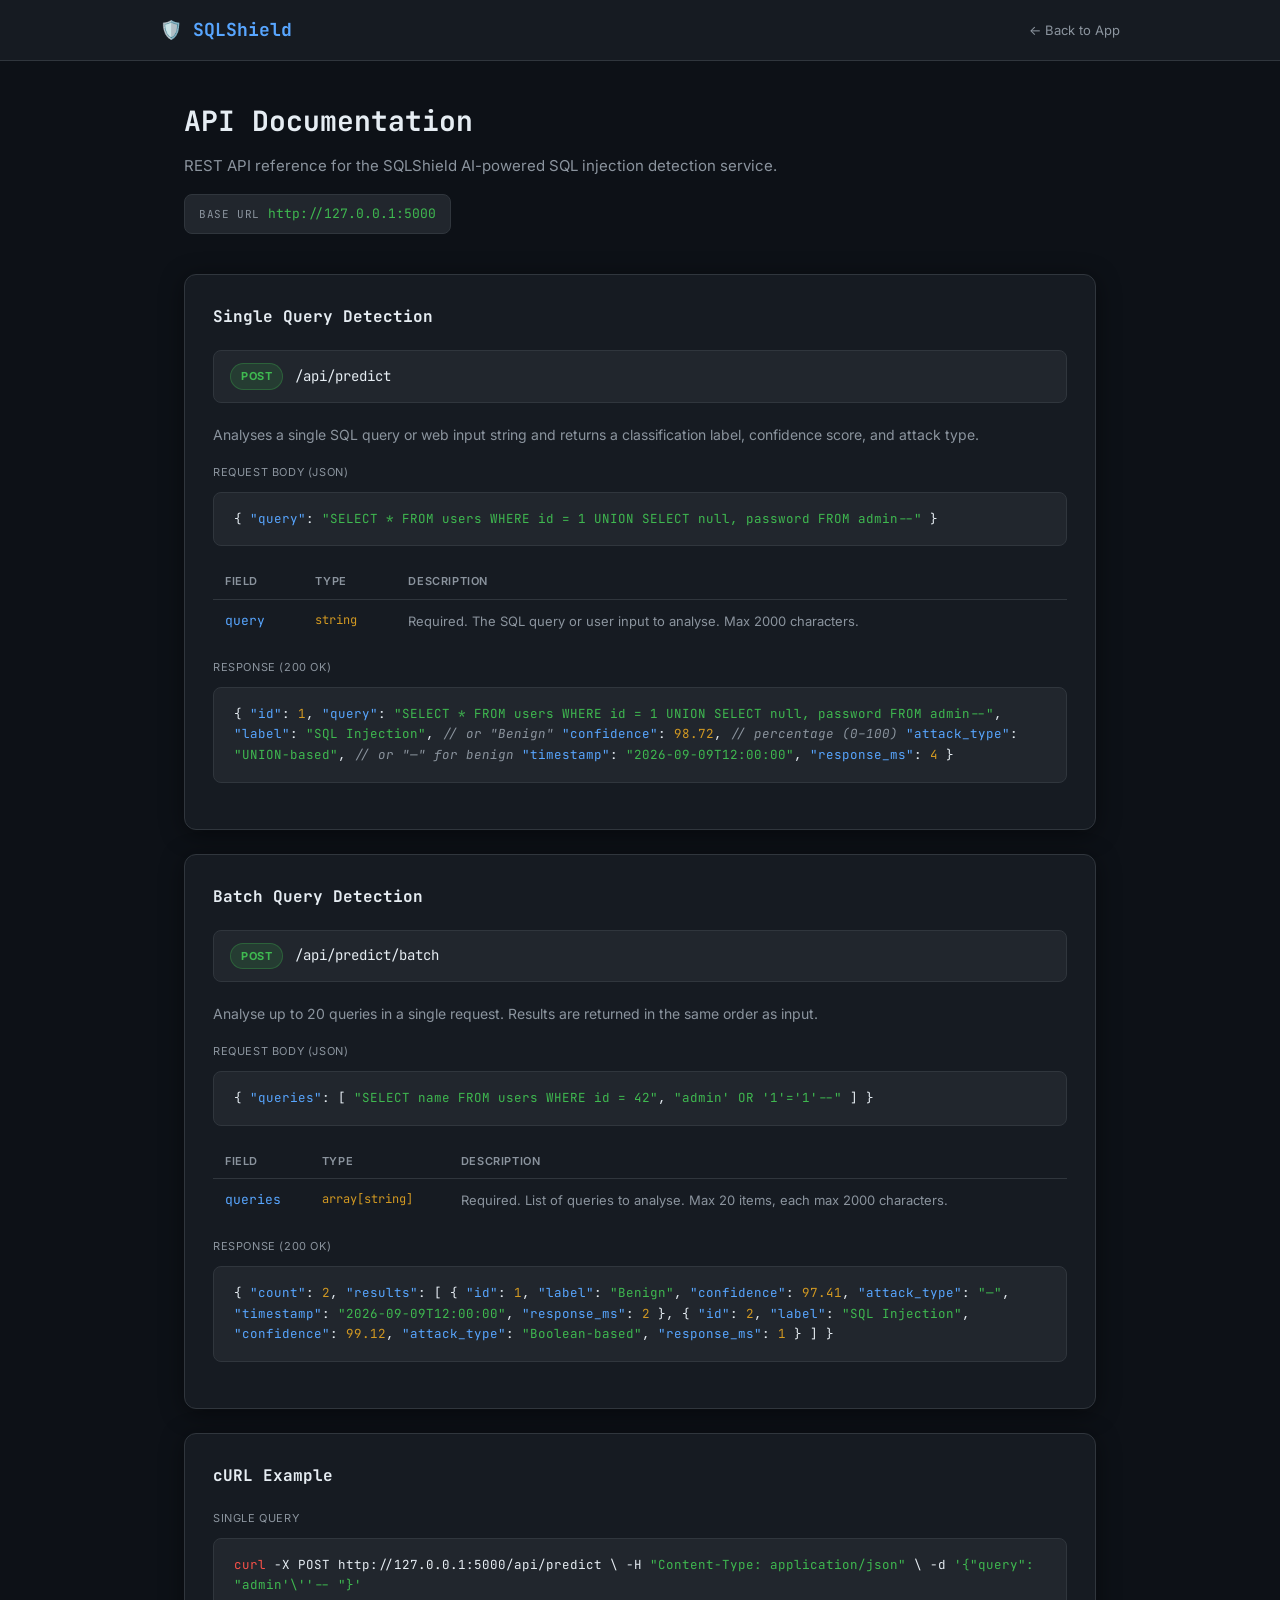
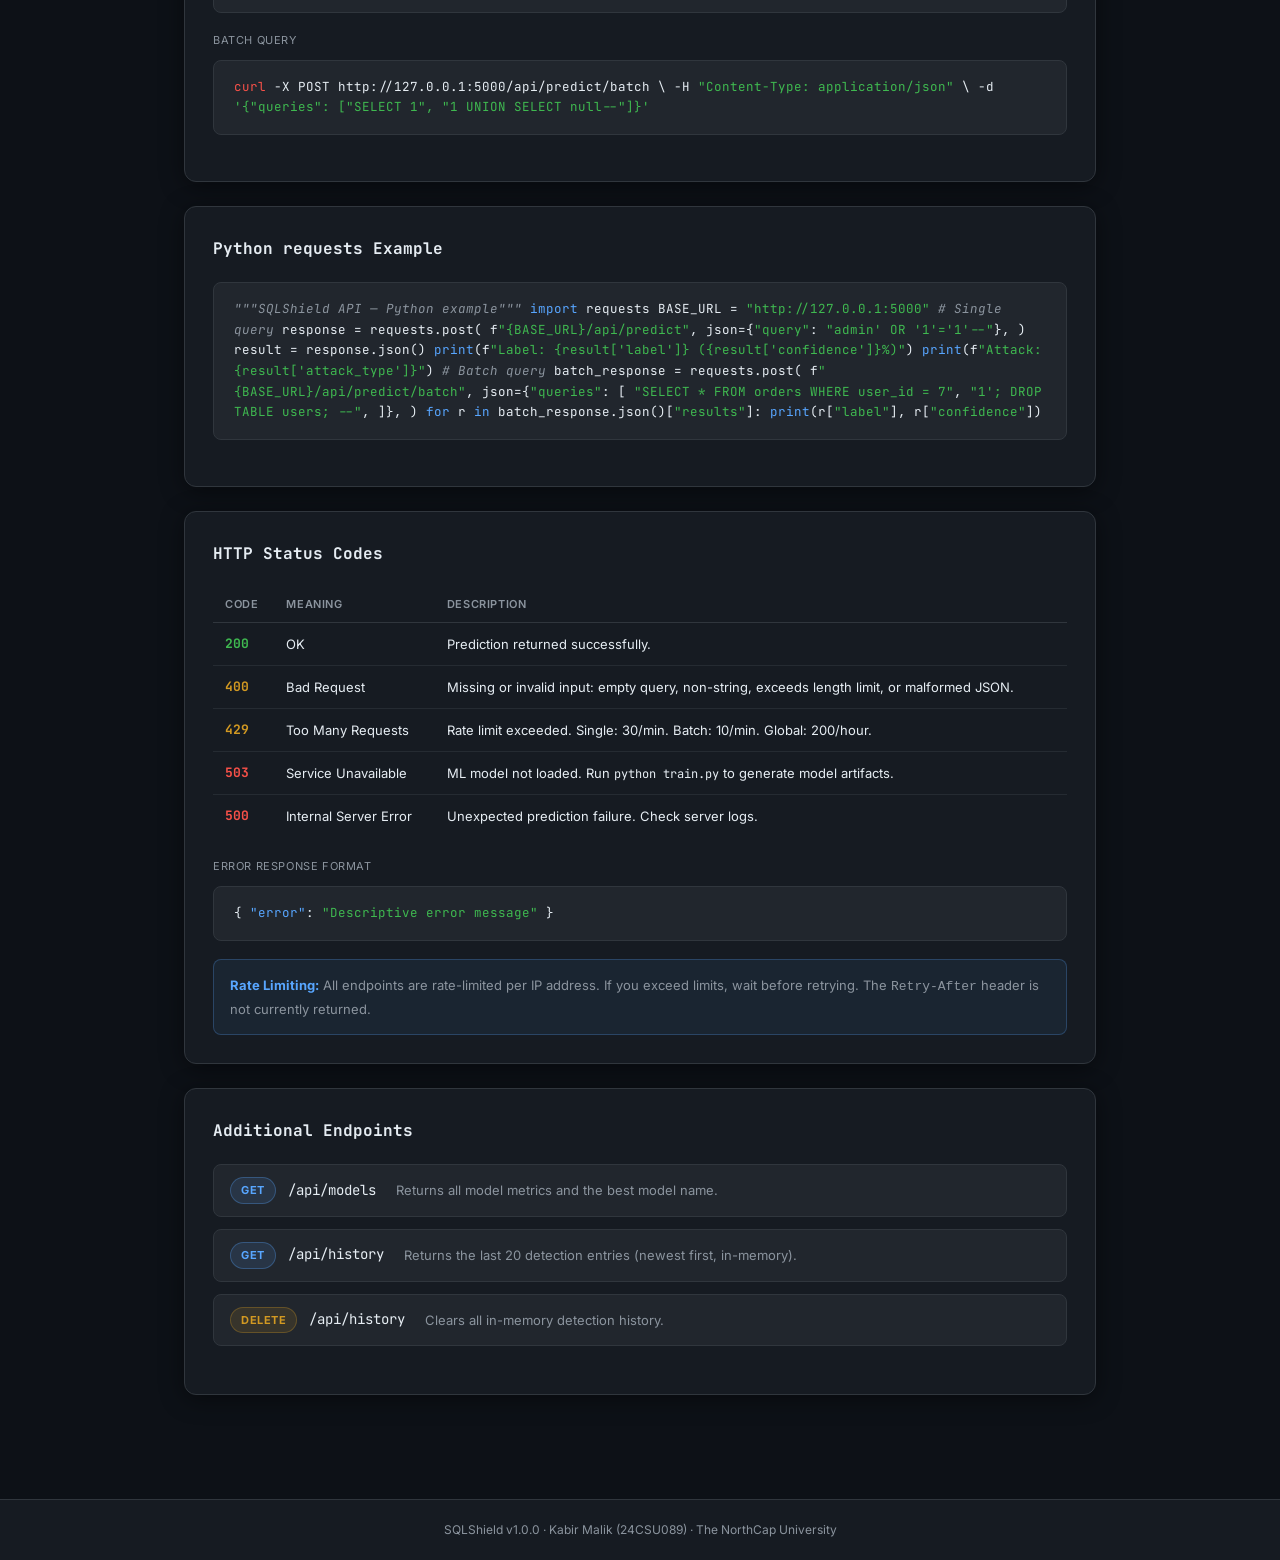
==== templates/api_docs.html @ 0ca8ebbb "UI upgrades: ApexCharts, Animate.css, AutoAnimate, Space Grotesk font" ====
<!DOCTYPE html>
<html lang="en">
<head>
  <meta charset="UTF-8" />
  <meta name="viewport" content="width=device-width, initial-scale=1.0" />
  <title>SQLShield — API Documentation</title>
  <meta name="description" content="REST API documentation for the SQLShield SQL Injection Detection API." />
  <link href="https://fonts.googleapis.com/css2?family=Inter:wght@400;600&family=JetBrains+Mono:wght@400;600;700&display=swap" rel="stylesheet" />
  <style>
    :root {
      --bg-primary:    #0d1117;
      --bg-secondary:  #161b22;
      --bg-tertiary:   #21262d;
      --accent-blue:   #58a6ff;
      --accent-green:  #3fb950;
      --accent-red:    #f85149;
      --accent-orange: #d29922;
      --text-primary:  #e6edf3;
      --text-secondary:#8b949e;
      --border:        #30363d;
      --radius-sm: 4px;
      --radius-md: 8px;
      --radius-lg: 12px;
      --shadow:    0 4px 24px rgba(0,0,0,.45);
    }

    *, *::before, *::after { box-sizing: border-box; margin: 0; padding: 0; }
    html { scroll-behavior: smooth; }
    body {
      background: var(--bg-primary);
      color: var(--text-primary);
      font-family: 'Inter', sans-serif;
      font-size: 14px;
      line-height: 1.7;
    }

    a { color: var(--accent-blue); text-decoration: none; }
    a:hover { text-decoration: underline; }

    ::-webkit-scrollbar { width: 6px; }
    ::-webkit-scrollbar-track { background: var(--bg-primary); }
    ::-webkit-scrollbar-thumb { background: var(--border); border-radius: 3px; }

    /* Header */
    .site-header {
      background: var(--bg-secondary);
      border-bottom: 1px solid var(--border);
      padding: 0 24px;
      position: sticky;
      top: 0;
      z-index: 100;
    }
    .header-inner {
      max-width: 960px;
      margin: 0 auto;
      height: 60px;
      display: flex;
      align-items: center;
      justify-content: space-between;
    }
    .header-brand {
      font-family: 'JetBrains Mono', monospace;
      font-size: 18px;
      font-weight: 700;
      color: var(--accent-blue);
    }
    .header-back {
      font-size: 13px;
      color: var(--text-secondary);
      display: flex;
      align-items: center;
      gap: 5px;
      transition: color .15s;
    }
    .header-back:hover { color: var(--accent-blue); text-decoration: none; }

    /* Layout */
    .docs-container {
      max-width: 960px;
      margin: 0 auto;
      padding: 36px 24px 80px;
    }

    .docs-hero {
      margin-bottom: 40px;
    }
    .docs-hero h1 {
      font-family: 'JetBrains Mono', monospace;
      font-size: 28px;
      font-weight: 700;
      color: var(--text-primary);
      margin-bottom: 8px;
    }
    .docs-hero p {
      color: var(--text-secondary);
      font-size: 15px;
    }
    .base-url-badge {
      display: inline-flex;
      align-items: center;
      gap: 8px;
      background: var(--bg-tertiary);
      border: 1px solid var(--border);
      border-radius: var(--radius-md);
      padding: 8px 14px;
      font-family: 'JetBrains Mono', monospace;
      font-size: 13px;
      color: var(--accent-green);
      margin-top: 16px;
    }
    .base-url-badge span { color: var(--text-secondary); font-size: 11px; text-transform: uppercase; letter-spacing: .6px; }

    /* Section */
    .docs-section {
      background: var(--bg-secondary);
      border: 1px solid var(--border);
      border-radius: var(--radius-lg);
      padding: 28px;
      margin-bottom: 24px;
      box-shadow: var(--shadow);
    }

    .section-title {
      font-family: 'JetBrains Mono', monospace;
      font-size: 16px;
      font-weight: 700;
      color: var(--text-primary);
      margin-bottom: 20px;
      display: flex;
      align-items: center;
      gap: 10px;
    }

    .method-badge {
      display: inline-block;
      font-size: 11px;
      font-weight: 700;
      font-family: 'Inter', sans-serif;
      text-transform: uppercase;
      letter-spacing: .5px;
      padding: 3px 10px;
      border-radius: 20px;
    }
    .method-post { background: rgba(63,185,80,.15); color: var(--accent-green); border: 1px solid rgba(63,185,80,.3); }
    .method-get  { background: rgba(88,166,255,.12); color: var(--accent-blue); border: 1px solid rgba(88,166,255,.3); }

    .endpoint-url {
      font-family: 'JetBrains Mono', monospace;
      font-size: 14px;
      color: var(--text-primary);
    }

    .endpoint-row {
      display: flex;
      align-items: center;
      gap: 12px;
      background: var(--bg-tertiary);
      border: 1px solid var(--border);
      border-radius: var(--radius-md);
      padding: 12px 16px;
      margin-bottom: 20px;
    }

    /* Code block */
    .code-block {
      background: var(--bg-tertiary);
      border: 1px solid var(--border);
      border-radius: var(--radius-md);
      padding: 16px 20px;
      font-family: 'JetBrains Mono', monospace;
      font-size: 12.5px;
      line-height: 1.65;
      overflow-x: auto;
      position: relative;
      margin: 10px 0 18px;
    }

    .code-block .c-key   { color: var(--accent-blue); }
    .code-block .c-str   { color: var(--accent-green); }
    .code-block .c-num   { color: var(--accent-orange); }
    .code-block .c-comment { color: var(--text-secondary); font-style: italic; }
    .code-block .c-cmd   { color: var(--accent-red); }

    .code-label {
      font-size: 11px;
      color: var(--text-secondary);
      text-transform: uppercase;
      letter-spacing: .6px;
      margin-bottom: 6px;
      margin-top: 16px;
    }

    /* Field table */
    .field-table {
      width: 100%;
      border-collapse: collapse;
      font-size: 13px;
      margin-top: 12px;
    }
    .field-table th {
      text-align: left;
      color: var(--text-secondary);
      font-size: 11px;
      text-transform: uppercase;
      letter-spacing: .6px;
      font-weight: 600;
      padding: 8px 12px;
      border-bottom: 1px solid var(--border);
    }
    .field-table td {
      padding: 10px 12px;
      border-bottom: 1px solid rgba(48,54,61,.6);
      vertical-align: top;
    }
    .field-table tr:last-child td { border-bottom: none; }
    .field-table td:first-child { font-family: 'JetBrains Mono', monospace; color: var(--accent-blue); }
    .field-table td:nth-child(2) { color: var(--accent-orange); font-family: 'JetBrains Mono', monospace; font-size: 12px; }
    .field-table td:nth-child(3) { color: var(--text-secondary); }

    /* Status codes */
    .status-table { width: 100%; border-collapse: collapse; font-size: 13px; margin-top: 12px; }
    .status-table th { text-align: left; color: var(--text-secondary); font-size: 11px; text-transform: uppercase; letter-spacing: .6px; font-weight: 600; padding: 8px 12px; border-bottom: 1px solid var(--border); }
    .status-table td { padding: 10px 12px; border-bottom: 1px solid rgba(48,54,61,.6); vertical-align: middle; }
    .status-table tr:last-child td { border-bottom: none; }
    .status-table td:first-child { font-family: 'JetBrains Mono', monospace; font-weight: 700; }
    .status-200 { color: var(--accent-green); }
    .status-400 { color: var(--accent-orange); }
    .status-429 { color: var(--accent-orange); }
    .status-500 { color: var(--accent-red); }
    .status-503 { color: var(--accent-red); }

    /* Info box */
    .info-box {
      background: rgba(88,166,255,.07);
      border: 1px solid rgba(88,166,255,.25);
      border-radius: var(--radius-md);
      padding: 14px 16px;
      font-size: 13px;
      color: var(--text-secondary);
      margin-top: 16px;
    }
    .info-box strong { color: var(--accent-blue); }

    /* Footer */
    .site-footer { border-top: 1px solid var(--border); background: var(--bg-secondary); padding: 20px 24px; text-align: center; }
    .footer-inner { max-width: 960px; margin: 0 auto; }
    .footer-meta { font-size: 12px; color: var(--text-secondary); }
  </style>
</head>
<body>

<header class="site-header">
  <div class="header-inner">
    <div class="header-brand">🛡️ SQLShield</div>
    <a href="/" class="header-back">← Back to App</a>
  </div>
</header>

<main class="docs-container">

  <!-- Hero -->
  <div class="docs-hero">
    <h1>API Documentation</h1>
    <p>REST API reference for the SQLShield AI-powered SQL injection detection service.</p>
    <div class="base-url-badge">
      <span>Base URL</span>
      http://127.0.0.1:5000
    </div>
  </div>

  <!-- ── Endpoint 1: POST /api/predict ── -->
  <div class="docs-section">
    <div class="section-title">
      <span>Single Query Detection</span>
    </div>

    <div class="endpoint-row">
      <span class="method-badge method-post">POST</span>
      <span class="endpoint-url">/api/predict</span>
    </div>

    <p style="color:var(--text-secondary);margin-bottom:16px;">
      Analyses a single SQL query or web input string and returns a classification label, confidence score, and attack type.
    </p>

    <div class="code-label">Request Body (JSON)</div>
    <div class="code-block">{
  <span class="c-key">"query"</span>: <span class="c-str">"SELECT * FROM users WHERE id = 1 UNION SELECT null, password FROM admin--"</span>
}</div>

    <table class="field-table">
      <thead><tr><th>Field</th><th>Type</th><th>Description</th></tr></thead>
      <tbody>
        <tr><td>query</td><td>string</td><td>Required. The SQL query or user input to analyse. Max 2000 characters.</td></tr>
      </tbody>
    </table>

    <div class="code-label">Response (200 OK)</div>
    <div class="code-block">{
  <span class="c-key">"id"</span>:          <span class="c-num">1</span>,
  <span class="c-key">"query"</span>:       <span class="c-str">"SELECT * FROM users WHERE id = 1 UNION SELECT null, password FROM admin--"</span>,
  <span class="c-key">"label"</span>:       <span class="c-str">"SQL Injection"</span>,   <span class="c-comment">// or "Benign"</span>
  <span class="c-key">"confidence"</span>:  <span class="c-num">98.72</span>,           <span class="c-comment">// percentage (0–100)</span>
  <span class="c-key">"attack_type"</span>: <span class="c-str">"UNION-based"</span>,    <span class="c-comment">// or "—" for benign</span>
  <span class="c-key">"timestamp"</span>:   <span class="c-str">"2026-09-09T12:00:00"</span>,
  <span class="c-key">"response_ms"</span>: <span class="c-num">4</span>
}</div>
  </div>

  <!-- ── Endpoint 2: POST /api/predict/batch ── -->
  <div class="docs-section">
    <div class="section-title">
      <span>Batch Query Detection</span>
    </div>

    <div class="endpoint-row">
      <span class="method-badge method-post">POST</span>
      <span class="endpoint-url">/api/predict/batch</span>
    </div>

    <p style="color:var(--text-secondary);margin-bottom:16px;">
      Analyse up to 20 queries in a single request. Results are returned in the same order as input.
    </p>

    <div class="code-label">Request Body (JSON)</div>
    <div class="code-block">{
  <span class="c-key">"queries"</span>: [
    <span class="c-str">"SELECT name FROM users WHERE id = 42"</span>,
    <span class="c-str">"admin' OR '1'='1'--"</span>
  ]
}</div>

    <table class="field-table">
      <thead><tr><th>Field</th><th>Type</th><th>Description</th></tr></thead>
      <tbody>
        <tr><td>queries</td><td>array[string]</td><td>Required. List of queries to analyse. Max 20 items, each max 2000 characters.</td></tr>
      </tbody>
    </table>

    <div class="code-label">Response (200 OK)</div>
    <div class="code-block">{
  <span class="c-key">"count"</span>: <span class="c-num">2</span>,
  <span class="c-key">"results"</span>: [
    {
      <span class="c-key">"id"</span>: <span class="c-num">1</span>, <span class="c-key">"label"</span>: <span class="c-str">"Benign"</span>,        <span class="c-key">"confidence"</span>: <span class="c-num">97.41</span>,
      <span class="c-key">"attack_type"</span>: <span class="c-str">"—"</span>, <span class="c-key">"timestamp"</span>: <span class="c-str">"2026-09-09T12:00:00"</span>, <span class="c-key">"response_ms"</span>: <span class="c-num">2</span>
    },
    {
      <span class="c-key">"id"</span>: <span class="c-num">2</span>, <span class="c-key">"label"</span>: <span class="c-str">"SQL Injection"</span>, <span class="c-key">"confidence"</span>: <span class="c-num">99.12</span>,
      <span class="c-key">"attack_type"</span>: <span class="c-str">"Boolean-based"</span>, <span class="c-key">"response_ms"</span>: <span class="c-num">1</span>
    }
  ]
}</div>
  </div>

  <!-- ── curl example ── -->
  <div class="docs-section">
    <div class="section-title">cURL Example</div>

    <div class="code-label">Single Query</div>
    <div class="code-block"><span class="c-cmd">curl</span> -X POST http://127.0.0.1:5000/api/predict \
  -H <span class="c-str">"Content-Type: application/json"</span> \
  -d <span class="c-str">'{"query": "admin'\''-- "}'</span></div>

    <div class="code-label">Batch Query</div>
    <div class="code-block"><span class="c-cmd">curl</span> -X POST http://127.0.0.1:5000/api/predict/batch \
  -H <span class="c-str">"Content-Type: application/json"</span> \
  -d <span class="c-str">'{"queries": ["SELECT 1", "1 UNION SELECT null--"]}'</span></div>
  </div>

  <!-- ── Python example ── -->
  <div class="docs-section">
    <div class="section-title">Python requests Example</div>

    <div class="code-block"><span class="c-comment">"""SQLShield API — Python example"""</span>
<span class="c-key">import</span> requests

BASE_URL = <span class="c-str">"http://127.0.0.1:5000"</span>

<span class="c-comment"># Single query</span>
response = requests.post(
    f<span class="c-str">"{BASE_URL}/api/predict"</span>,
    json={<span class="c-str">"query"</span>: <span class="c-str">"admin' OR '1'='1'--"</span>},
)
result = response.json()
<span class="c-key">print</span>(f<span class="c-str">"Label: {result['label']} ({result['confidence']}%)"</span>)
<span class="c-key">print</span>(f<span class="c-str">"Attack: {result['attack_type']}"</span>)

<span class="c-comment"># Batch query</span>
batch_response = requests.post(
    f<span class="c-str">"{BASE_URL}/api/predict/batch"</span>,
    json={<span class="c-str">"queries"</span>: [
        <span class="c-str">"SELECT * FROM orders WHERE user_id = 7"</span>,
        <span class="c-str">"1'; DROP TABLE users; --"</span>,
    ]},
)
<span class="c-key">for</span> r <span class="c-key">in</span> batch_response.json()[<span class="c-str">"results"</span>]:
    <span class="c-key">print</span>(r[<span class="c-str">"label"</span>], r[<span class="c-str">"confidence"</span>])</div>
  </div>

  <!-- ── HTTP Status Codes ── -->
  <div class="docs-section">
    <div class="section-title">HTTP Status Codes</div>

    <table class="status-table">
      <thead><tr><th>Code</th><th>Meaning</th><th>Description</th></tr></thead>
      <tbody>
        <tr><td class="status-200">200</td><td>OK</td><td>Prediction returned successfully.</td></tr>
        <tr><td class="status-400">400</td><td>Bad Request</td><td>Missing or invalid input: empty query, non-string, exceeds length limit, or malformed JSON.</td></tr>
        <tr><td class="status-429">429</td><td>Too Many Requests</td><td>Rate limit exceeded. Single: 30/min. Batch: 10/min. Global: 200/hour.</td></tr>
        <tr><td class="status-503">503</td><td>Service Unavailable</td><td>ML model not loaded. Run <code style="font-family:'JetBrains Mono',monospace;font-size:12px;">python train.py</code> to generate model artifacts.</td></tr>
        <tr><td class="status-500">500</td><td>Internal Server Error</td><td>Unexpected prediction failure. Check server logs.</td></tr>
      </tbody>
    </table>

    <div class="code-label" style="margin-top:20px;">Error Response Format</div>
    <div class="code-block">{
  <span class="c-key">"error"</span>: <span class="c-str">"Descriptive error message"</span>
}</div>

    <div class="info-box">
      <strong>Rate Limiting:</strong> All endpoints are rate-limited per IP address. If you exceed limits, wait before retrying. The <code>Retry-After</code> header is not currently returned.
    </div>
  </div>

  <!-- ── Additional endpoints ── -->
  <div class="docs-section">
    <div class="section-title">Additional Endpoints</div>

    <div class="endpoint-row" style="margin-bottom:12px;">
      <span class="method-badge method-get">GET</span>
      <span class="endpoint-url">/api/models</span>
      <span style="color:var(--text-secondary);font-size:13px;margin-left:8px;">Returns all model metrics and the best model name.</span>
    </div>

    <div class="endpoint-row" style="margin-bottom:12px;">
      <span class="method-badge method-get">GET</span>
      <span class="endpoint-url">/api/history</span>
      <span style="color:var(--text-secondary);font-size:13px;margin-left:8px;">Returns the last 20 detection entries (newest first, in-memory).</span>
    </div>

    <div class="endpoint-row">
      <span class="method-badge" style="background:rgba(210,153,34,.12);color:var(--accent-orange);border:1px solid rgba(210,153,34,.3);font-size:11px;font-weight:700;font-family:'Inter',sans-serif;text-transform:uppercase;letter-spacing:.5px;padding:3px 10px;border-radius:20px;">DELETE</span>
      <span class="endpoint-url">/api/history</span>
      <span style="color:var(--text-secondary);font-size:13px;margin-left:8px;">Clears all in-memory detection history.</span>
    </div>
  </div>

</main>

<footer class="site-footer">
  <div class="footer-inner">
    <div class="footer-meta">SQLShield v1.0.0 &middot; Kabir Malik (24CSU089) &middot; The NorthCap University</div>
  </div>
</footer>

</body>
</html>
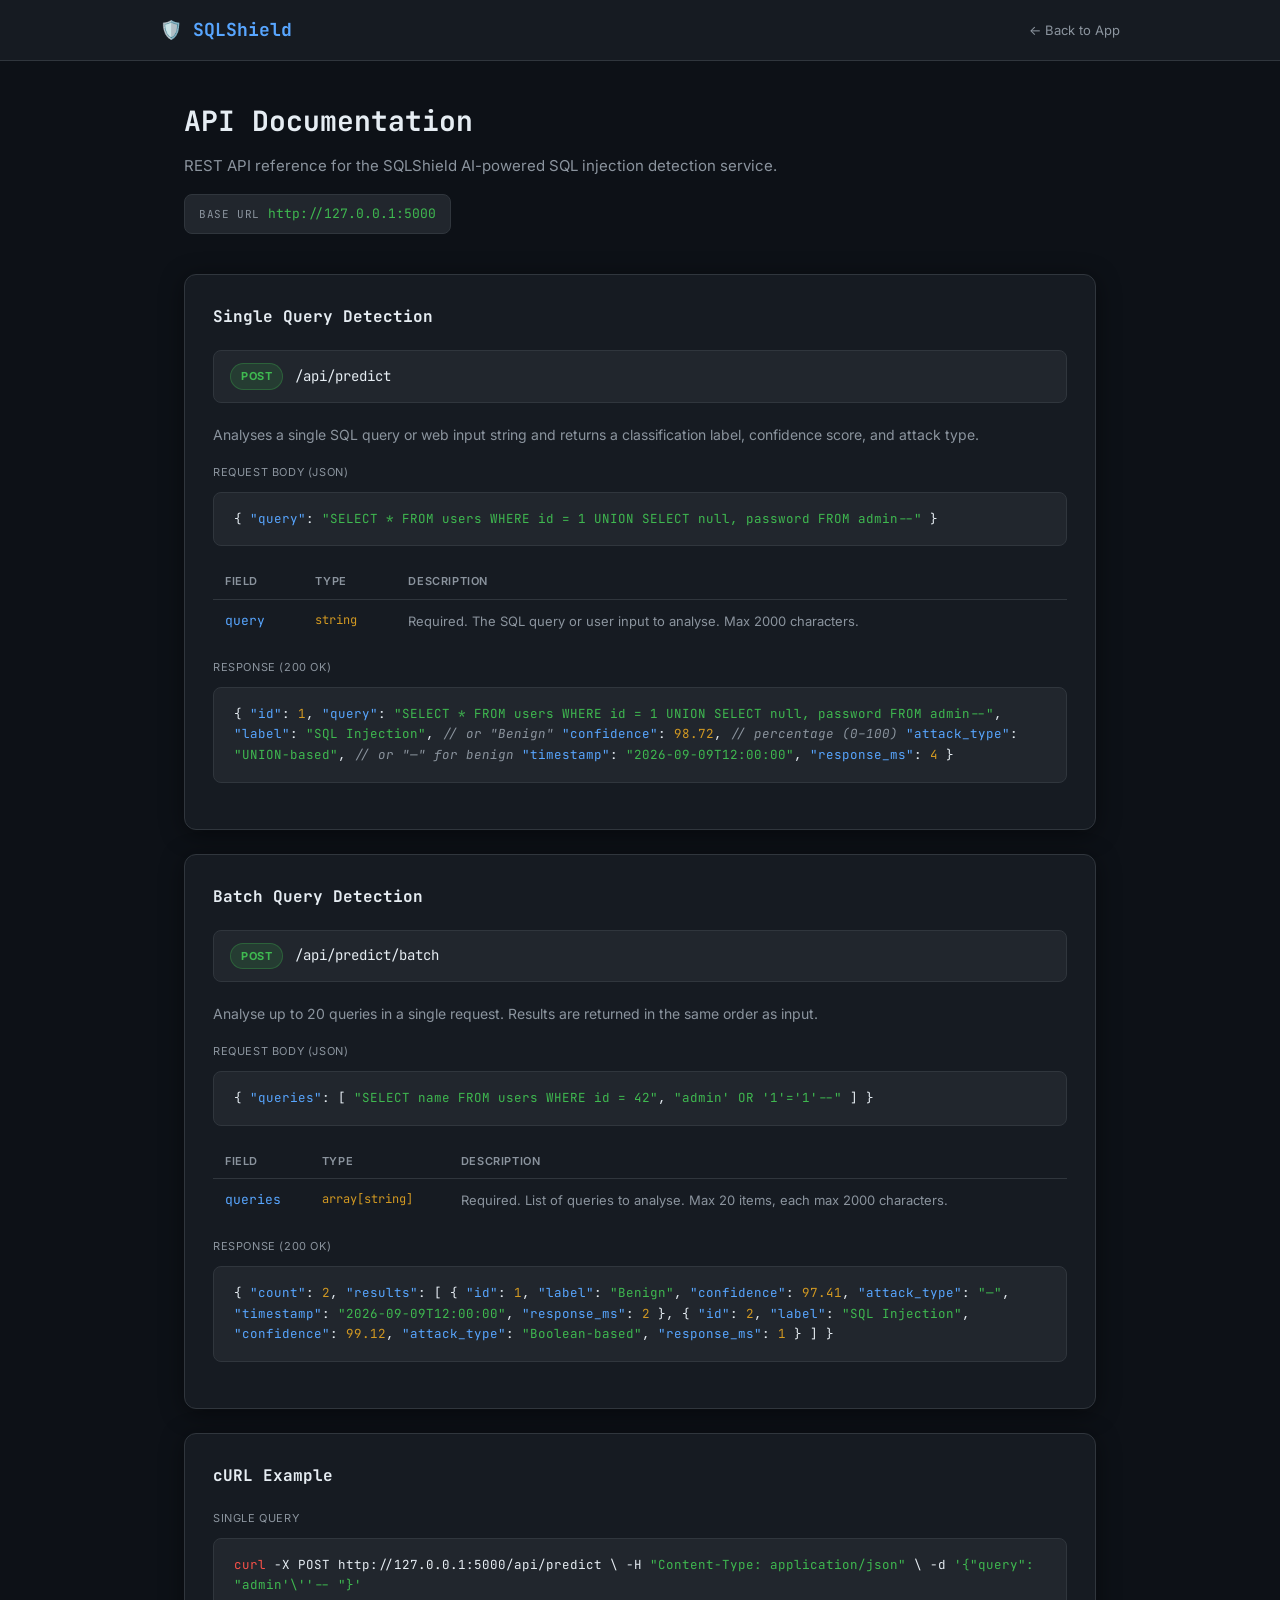
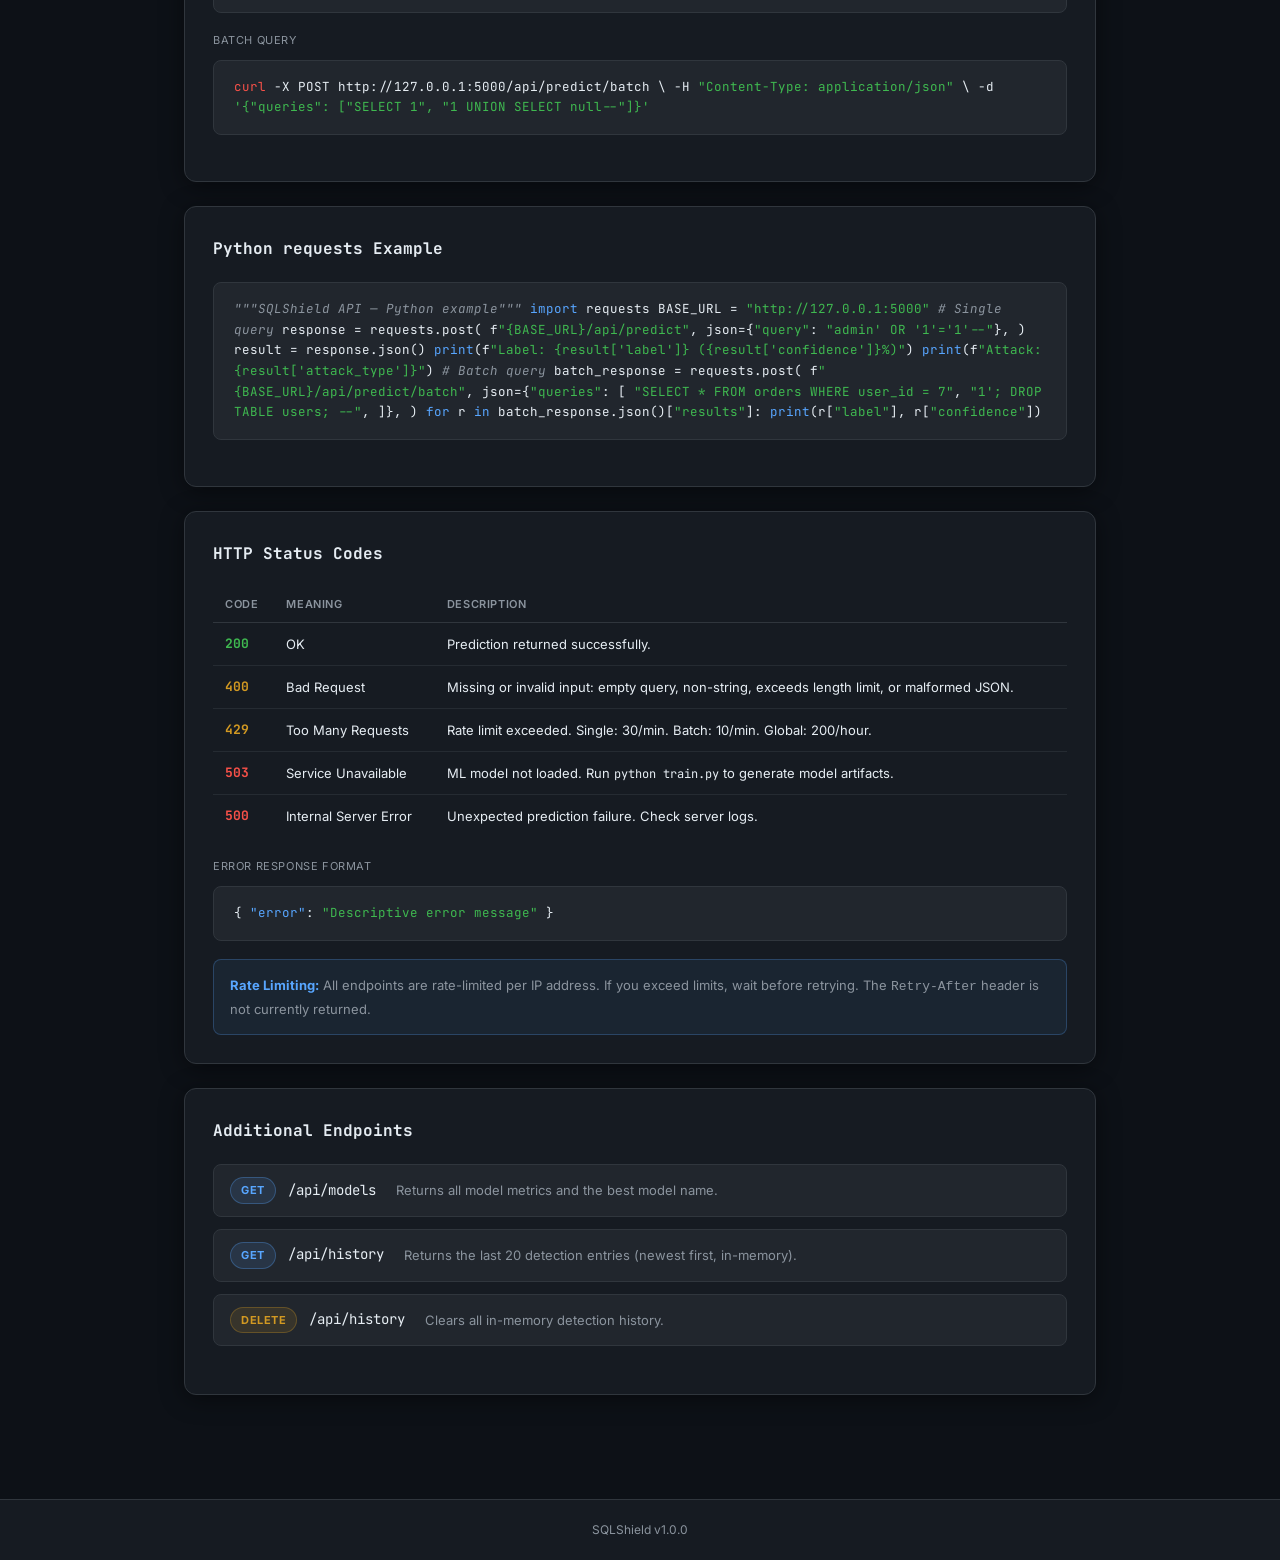
==== commit 9bb7aa5f: "Remove personal identification from UI" ====
--- a/templates/api_docs.html
+++ b/templates/api_docs.html
@@ -450,7 +450,7 @@
 
 <footer class="site-footer">
   <div class="footer-inner">
-    <div class="footer-meta">SQLShield v1.0.0 &middot; Kabir Malik (24CSU089) &middot; The NorthCap University</div>
+    <div class="footer-meta">SQLShield v1.0.0</div>
   </div>
 </footer>
 
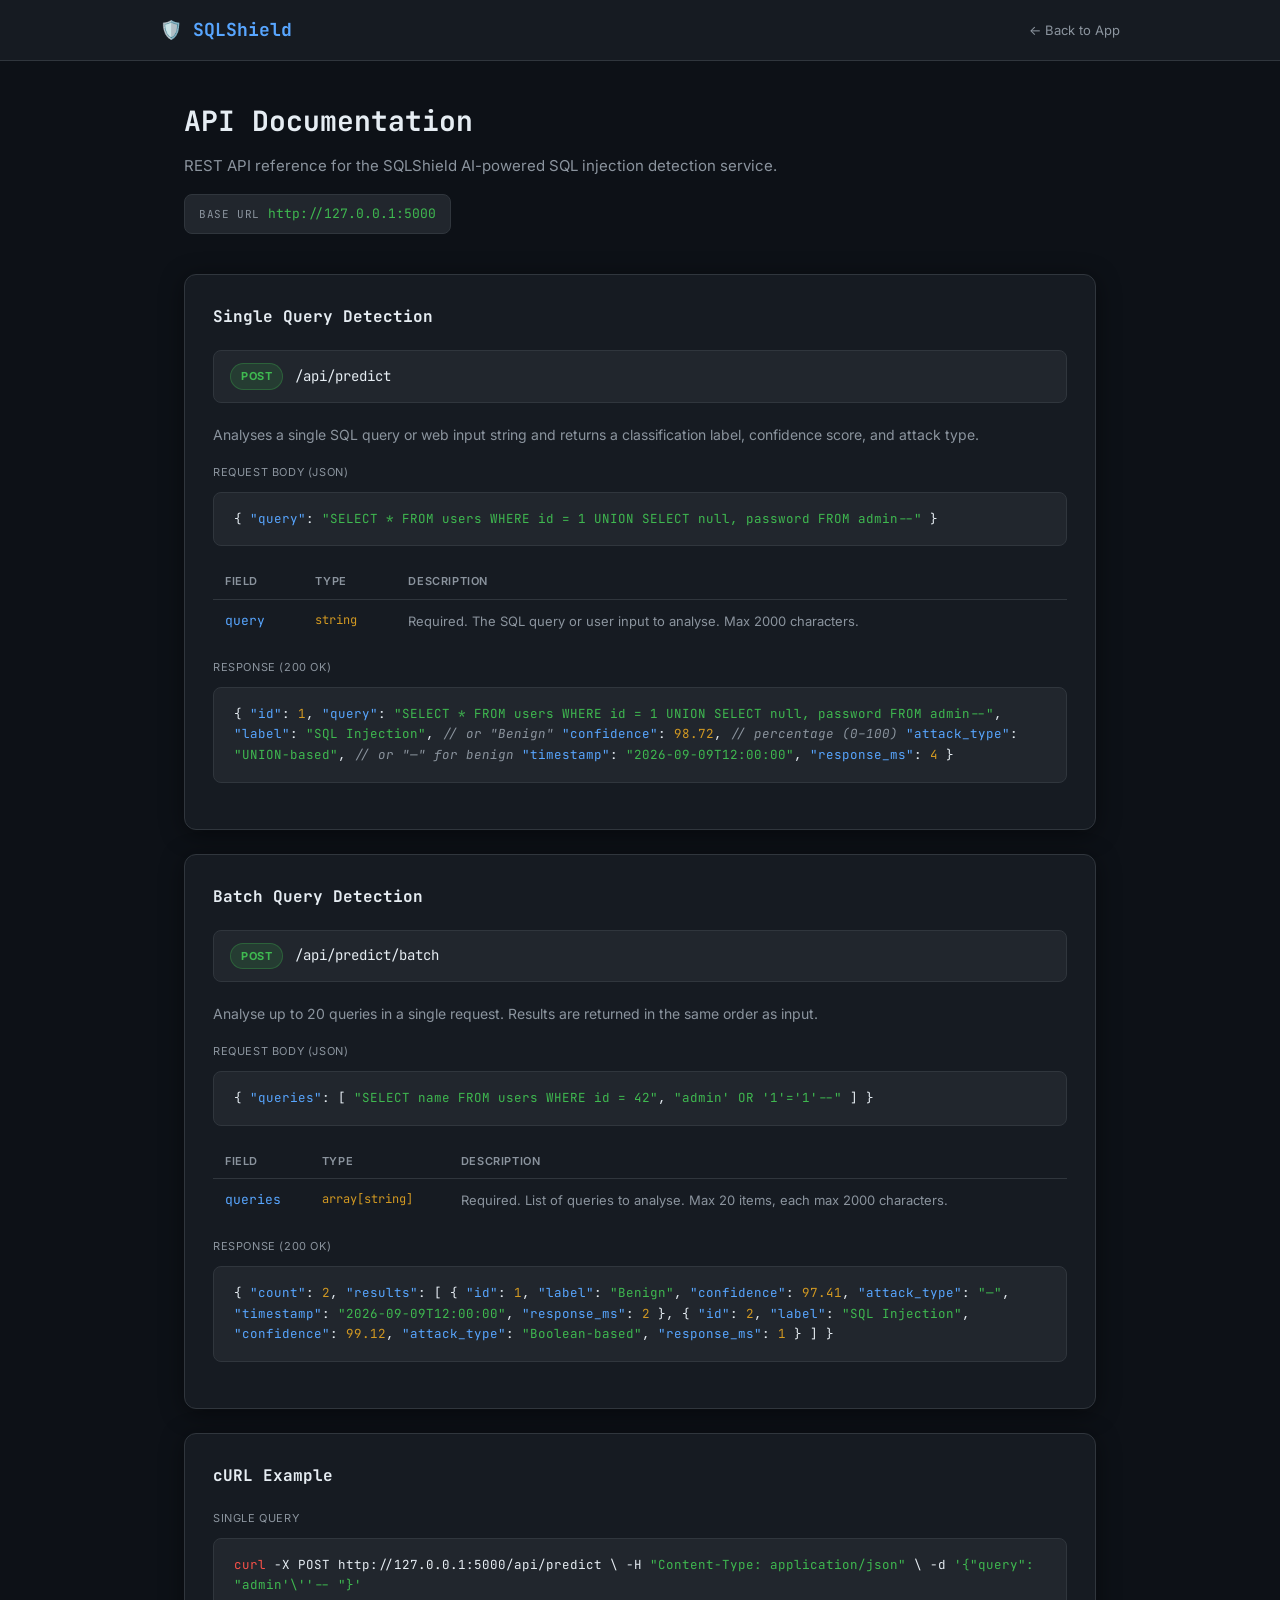
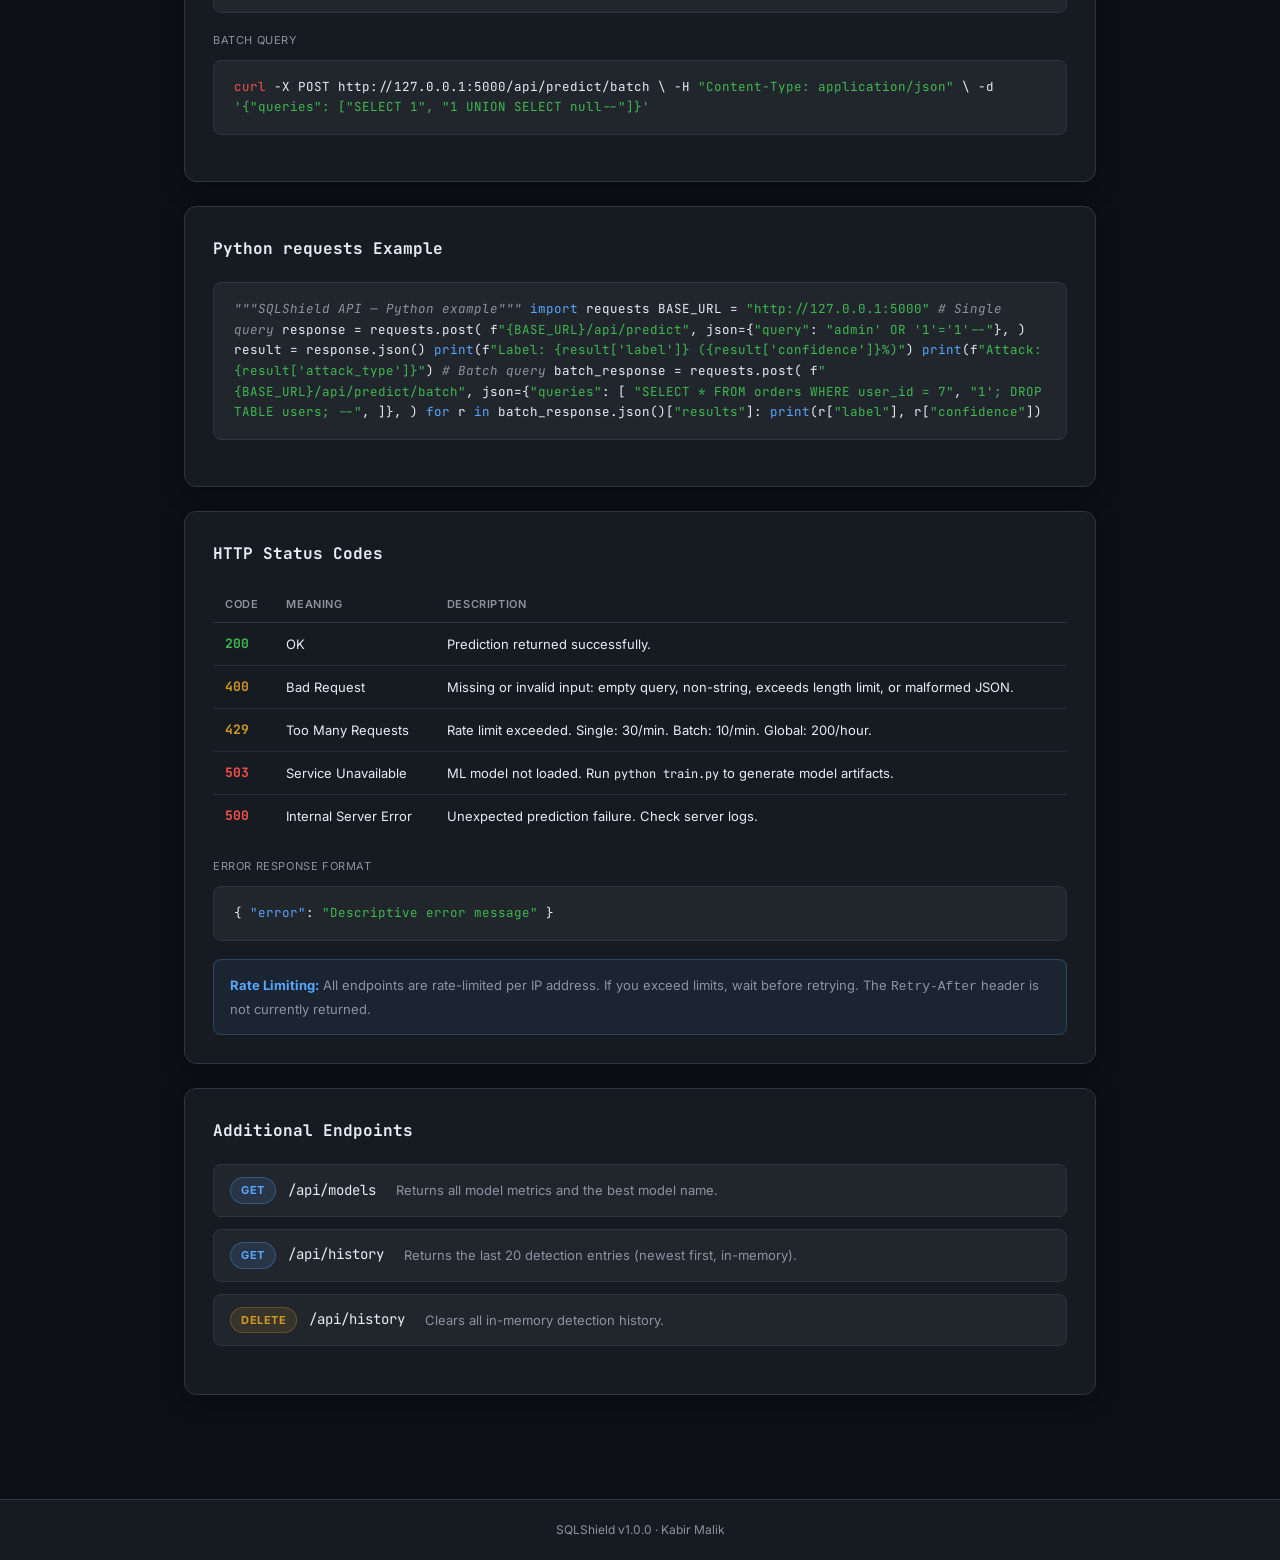
==== commit 1b8b40d7: "Restore Kabir Malik name; keep student ID and university removed" ====
--- a/templates/api_docs.html
+++ b/templates/api_docs.html
@@ -450,7 +450,7 @@
 
 <footer class="site-footer">
   <div class="footer-inner">
-    <div class="footer-meta">SQLShield v1.0.0</div>
+    <div class="footer-meta">SQLShield v1.0.0 &middot; Kabir Malik</div>
   </div>
 </footer>
 
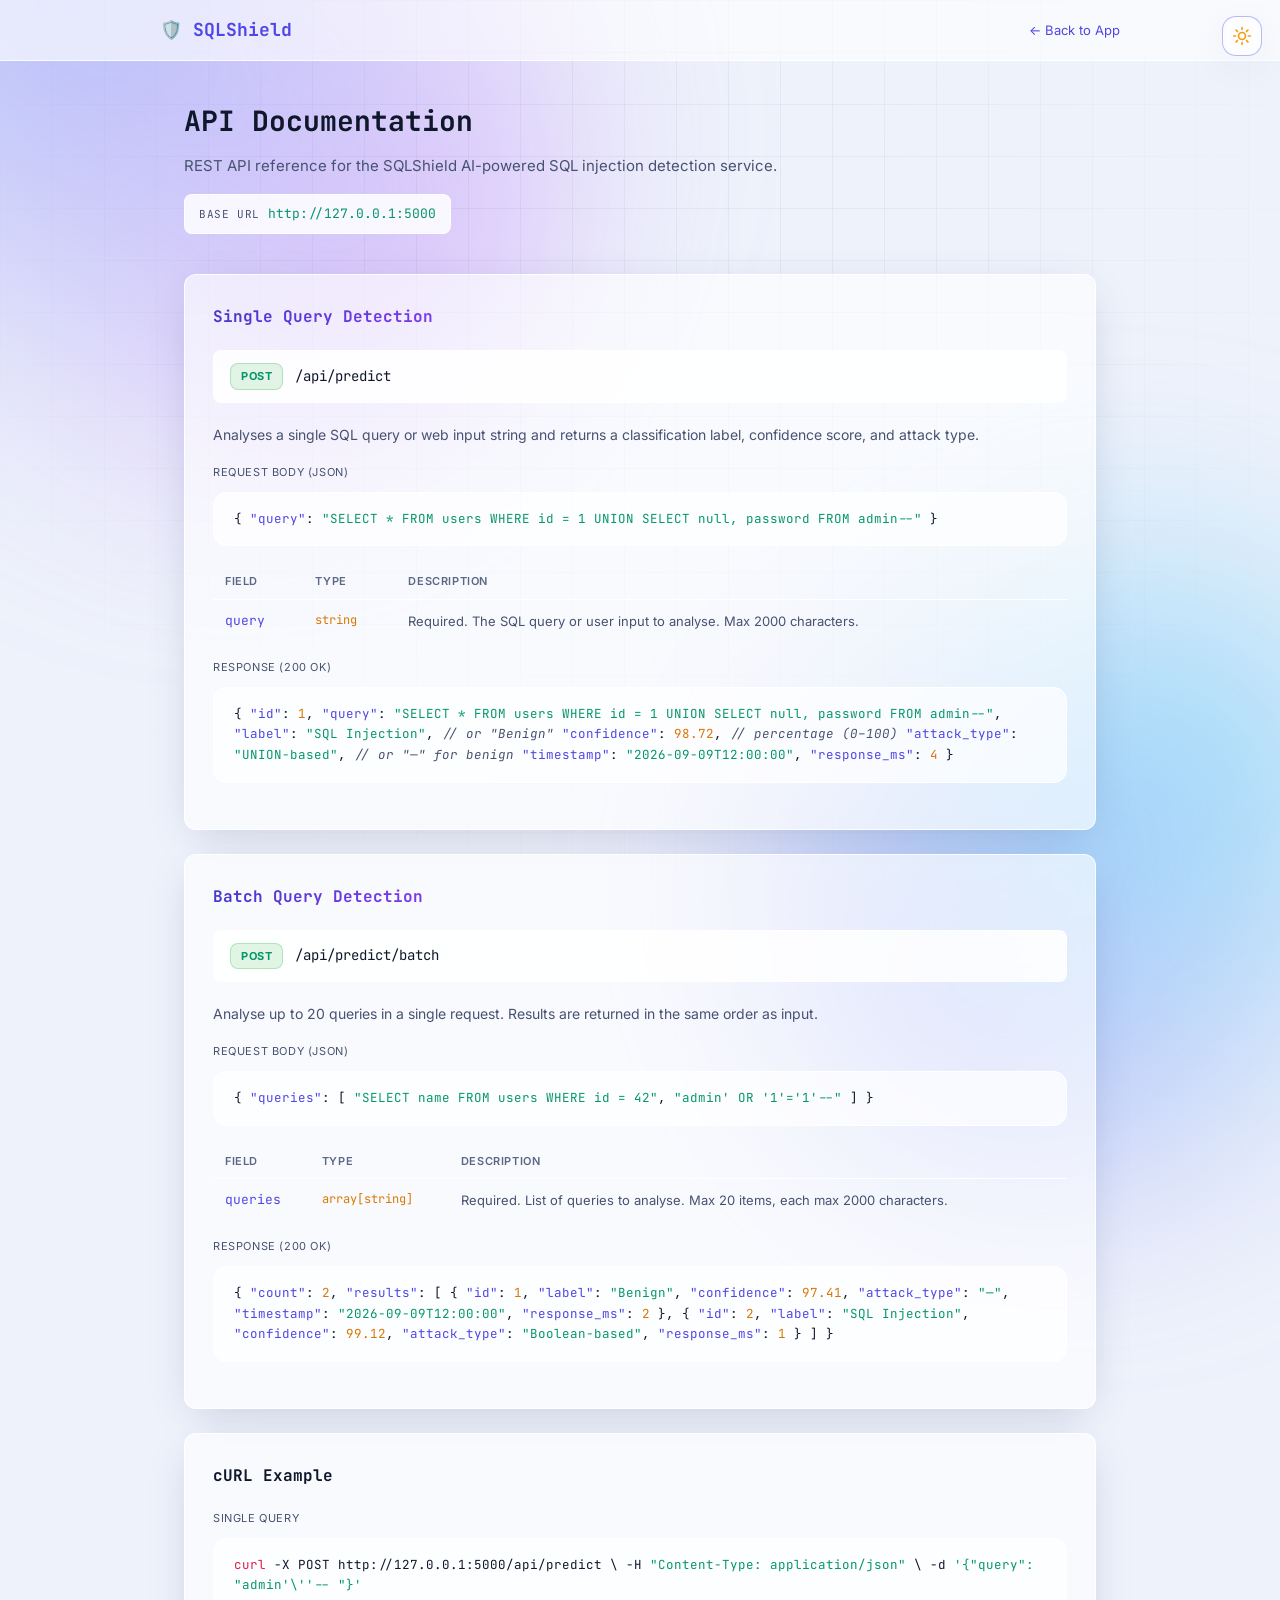
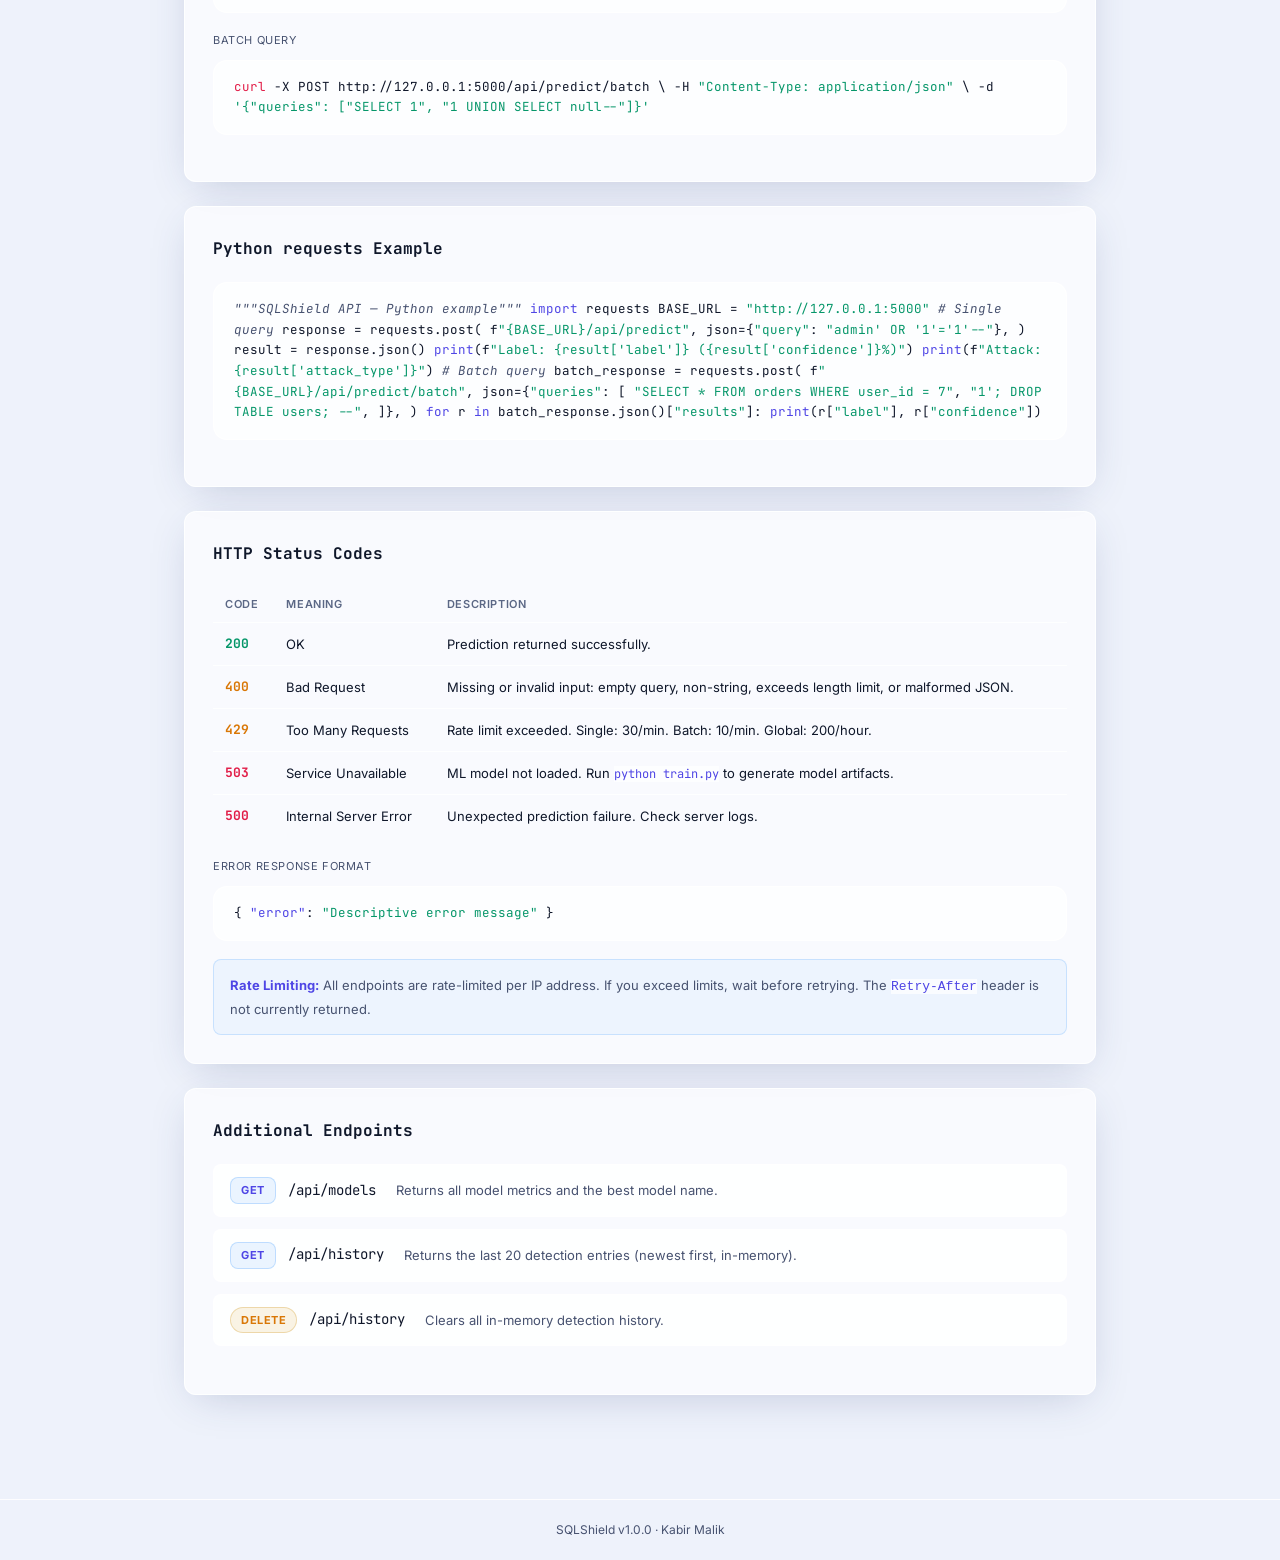
==== commit 649b63b9: "feat(ui): light/dark themes, glassmorphism, aurora background and animations Add shared theme.css/th" ====
--- a/templates/api_docs.html
+++ b/templates/api_docs.html
@@ -246,6 +246,9 @@
     .footer-inner { max-width: 960px; margin: 0 auto; }
     .footer-meta { font-size: 12px; color: var(--text-secondary); }
   </style>
+  <script>(function(){try{var t=localStorage.getItem("sqlshield-theme");if(!t)t=matchMedia("(prefers-color-scheme: light)").matches?"light":"dark";document.documentElement.setAttribute("data-theme",t)}catch(e){document.documentElement.setAttribute("data-theme","dark")}})();</script>
+  <link rel="stylesheet" href="/static/css/theme.css" />
+  <script src="/static/js/theme.js" defer></script>
 </head>
 <body>
 
--- a/static/css/theme.css
+++ b/static/css/theme.css
@@ -0,0 +1,503 @@
+/*
+ * theme.css — SQLShield unified design layer
+ * Light + Dark themes, glassmorphism, aurora background, motion.
+ * Loaded LAST on every page (dashboard, landing, api docs) so it overrides page styles.
+ */
+
+/* ═════════ TOKENS ═════════ */
+:root,
+html[data-theme="dark"] {
+  color-scheme: dark;
+
+  --t-bg:        #060913;
+  --t-surface:   rgba(255, 255, 255, 0.045);
+  --t-surface-2: rgba(255, 255, 255, 0.075);
+  --t-border:    rgba(255, 255, 255, 0.10);
+  --t-border-hi: rgba(255, 255, 255, 0.22);
+  --t-text:      #eef2ff;
+  --t-muted:     #8f9bb8;
+  --t-muted-2:   #aab4cf;
+  --t-shadow:    0 10px 40px -10px rgba(0, 0, 0, .6);
+  --t-glow:      0 0 0 1px rgba(129, 140, 248, .35), 0 12px 50px -8px rgba(99, 102, 241, .45);
+  --t-blur:      saturate(160%) blur(22px);
+  --t-nav-bg:    rgba(8, 12, 24, .55);
+  --t-input-bg:  rgba(0, 0, 0, .28);
+
+  --a1: #6366f1;   /* indigo  */
+  --a2: #22d3ee;   /* cyan    */
+  --a3: #a855f7;   /* violet  */
+  --ok:  #34d399;
+  --bad: #fb7185;
+  --warn:#fbbf24;
+  --grad: linear-gradient(135deg, #6366f1 0%, #8b5cf6 45%, #22d3ee 100%);
+  --grad-text: linear-gradient(120deg, #93c5fd 0%, #c4b5fd 50%, #67e8f9 100%);
+
+  --blob-1: rgba(99, 102, 241, .38);
+  --blob-2: rgba(34, 211, 238, .22);
+  --blob-3: rgba(168, 85, 247, .28);
+  --grid-line: rgba(255, 255, 255, .035);
+
+  --chart-text: #cbd5e1;
+  --chart-grid: rgba(255, 255, 255, .08);
+}
+
+html[data-theme="light"] {
+  color-scheme: light;
+
+  --t-bg:        #eef2fb;
+  --t-surface:   rgba(255, 255, 255, 0.62);
+  --t-surface-2: rgba(255, 255, 255, 0.85);
+  --t-border:    rgba(255, 255, 255, 0.85);
+  --t-border-hi: rgba(99, 102, 241, .45);
+  --t-text:      #0f172a;
+  --t-muted:     #5b6785;
+  --t-muted-2:   #475270;
+  --t-shadow:    0 10px 40px -12px rgba(49, 62, 120, .25);
+  --t-glow:      0 0 0 1px rgba(99, 102, 241, .35), 0 16px 50px -10px rgba(99, 102, 241, .35);
+  --t-blur:      saturate(180%) blur(22px);
+  --t-nav-bg:    rgba(255, 255, 255, .6);
+  --t-input-bg:  rgba(255, 255, 255, .7);
+
+  --a1: #4f46e5;
+  --a2: #0891b2;
+  --a3: #9333ea;
+  --ok:  #059669;
+  --bad: #e11d48;
+  --warn:#d97706;
+  --grad: linear-gradient(135deg, #4f46e5 0%, #7c3aed 50%, #0ea5e9 100%);
+  --grad-text: linear-gradient(120deg, #4338ca 0%, #7c3aed 50%, #0284c7 100%);
+
+  --blob-1: rgba(129, 140, 248, .55);
+  --blob-2: rgba(56, 189, 248, .45);
+  --blob-3: rgba(192, 132, 252, .45);
+  --grid-line: rgba(30, 41, 99, .05);
+
+  --chart-text: #334155;
+  --chart-grid: rgba(15, 23, 42, .09);
+}
+
+/* ═════════ MAP ONTO EXISTING PAGE VARIABLES ═════════ */
+html[data-theme] {
+  /* dashboard.css */
+  --bg: transparent;
+  --bg2: var(--t-input-bg);
+  --card: var(--t-surface);
+  --card2: var(--t-surface-2);
+  --border: var(--t-border);
+  --blue: var(--a1);
+  --blue-dim: color-mix(in srgb, var(--a1) 16%, transparent);
+  --green: var(--ok);
+  --red: var(--bad);
+  --yellow: var(--warn);
+  --text: var(--t-text);
+  --muted: var(--t-muted);
+  --muted2: var(--t-muted-2);
+  --accent-blue: var(--a1);
+  --accent-green: var(--ok);
+  --accent-orange: var(--warn);
+  --accent-red: var(--bad);
+  --text-primary: var(--t-text);
+  --text-secondary: var(--t-muted-2);
+  --bg-tertiary: var(--t-surface-2);
+  /* landing.html */
+  --accent: var(--a1);
+  --accent-hover: var(--a3);
+  --danger: var(--bad);
+  --safe: var(--ok);
+  /* api_docs.html */
+  --bg-primary: transparent;
+  --bg-secondary: var(--t-surface);
+  --shadow: var(--t-shadow);
+}
+
+/* ═════════ BASE + AURORA BACKGROUND ═════════ */
+html[data-theme] body {
+  background: var(--t-bg) !important;
+  color: var(--t-text);
+  position: relative;
+  transition: background-color .5s ease, color .3s ease;
+  -webkit-font-smoothing: antialiased;
+}
+html[data-theme] body::before,
+html[data-theme] body::after {
+  content: "";
+  position: fixed;
+  z-index: -2;
+  pointer-events: none;
+  border-radius: 50%;
+  filter: blur(90px);
+  will-change: transform;
+}
+html[data-theme] body::before {
+  width: 62vmax; height: 62vmax;
+  top: -22vmax; left: -16vmax;
+  background: radial-gradient(circle at 30% 30%, var(--blob-1), transparent 62%),
+              radial-gradient(circle at 80% 70%, var(--blob-3), transparent 60%);
+  animation: aurora-a 26s ease-in-out infinite alternate;
+}
+html[data-theme] body::after {
+  width: 56vmax; height: 56vmax;
+  bottom: -24vmax; right: -14vmax;
+  background: radial-gradient(circle at 60% 40%, var(--blob-2), transparent 60%),
+              radial-gradient(circle at 20% 80%, var(--blob-1), transparent 62%);
+  animation: aurora-b 32s ease-in-out infinite alternate;
+}
+.fx-grid {
+  position: fixed; inset: 0; z-index: -1; pointer-events: none;
+  background-image:
+    linear-gradient(var(--grid-line) 1px, transparent 1px),
+    linear-gradient(90deg, var(--grid-line) 1px, transparent 1px);
+  background-size: 52px 52px;
+  mask-image: radial-gradient(ellipse at 50% 30%, #000 25%, transparent 78%);
+  -webkit-mask-image: radial-gradient(ellipse at 50% 30%, #000 25%, transparent 78%);
+}
+@keyframes aurora-a { to { transform: translate3d(14vmax, 10vmax, 0) rotate(25deg) scale(1.1); } }
+@keyframes aurora-b { to { transform: translate3d(-12vmax, -8vmax, 0) rotate(-20deg) scale(1.15); } }
+
+html[data-theme] ::selection { background: color-mix(in srgb, var(--a1) 35%, transparent); }
+html[data-theme] ::-webkit-scrollbar-thumb { background: var(--t-border-hi); border-radius: 8px; }
+html[data-theme] a { color: var(--a1); }
+html[data-theme] code {
+  background: var(--t-input-bg); border-color: var(--t-border); color: var(--a2);
+}
+html[data-theme="light"] code { color: var(--a1); }
+
+/* ═════════ GLASS SURFACES ═════════ */
+html[data-theme] .d-card,
+html[data-theme] .stat-card,
+html[data-theme] .attack-card,
+html[data-theme] .terminal,
+html[data-theme] .eval-image-card,
+html[data-theme] .endpoint,
+html[data-theme] .card,
+html[data-theme] .section-card,
+html[data-theme] .d-stat-pill,
+html[data-theme] .d-hero-strip,
+html[data-theme] .d-status-pill,
+html[data-theme] .d-search,
+html[data-theme] .cta-inner {
+  background: var(--t-surface) !important;
+  border: 1px solid var(--t-border) !important;
+  -webkit-backdrop-filter: var(--t-blur);
+  backdrop-filter: var(--t-blur);
+  box-shadow: var(--t-shadow), inset 0 1px 0 rgba(255, 255, 255, .08);
+  border-radius: 18px;
+  transition: transform .35s cubic-bezier(.2, .8, .2, 1), box-shadow .35s ease, border-color .35s ease, background .35s ease;
+}
+html[data-theme="light"] .d-card,
+html[data-theme="light"] .stat-card,
+html[data-theme="light"] .attack-card,
+html[data-theme="light"] .terminal {
+  box-shadow: var(--t-shadow), inset 0 1px 0 rgba(255, 255, 255, .9);
+}
+/* cursor-follow spotlight on cards (set by theme.js via --mx/--my) */
+html[data-theme] .d-card,
+html[data-theme] .stat-card,
+html[data-theme] .attack-card { position: relative; overflow: hidden; }
+html[data-theme] .d-card::before,
+html[data-theme] .stat-card::before,
+html[data-theme] .attack-card::before {
+  content: "";
+  position: absolute; inset: 0; pointer-events: none; z-index: 0;
+  background: radial-gradient(420px circle at var(--mx, 50%) var(--my, 0%),
+              color-mix(in srgb, var(--a1) 18%, transparent), transparent 62%);
+  opacity: 0; transition: opacity .35s ease;
+}
+html[data-theme] .d-card:hover::before,
+html[data-theme] .stat-card:hover::before,
+html[data-theme] .attack-card:hover::before { opacity: 1; }
+html[data-theme] .d-card > *,
+html[data-theme] .stat-card > *,
+html[data-theme] .attack-card > * { position: relative; z-index: 1; }
+html[data-theme] .d-card:hover,
+html[data-theme] .stat-card:hover,
+html[data-theme] .attack-card:hover {
+  border-color: var(--t-border-hi) !important;
+  box-shadow: var(--t-glow);
+}
+html[data-theme] .attack-card:hover,
+html[data-theme] .stat-card:hover { transform: translateY(-6px); }
+html[data-theme] .d-card-header { border-bottom: 1px solid var(--t-border); background: transparent; }
+html[data-theme] .d-card-title { color: var(--t-text); }
+
+/* ═════════ DASHBOARD CHROME ═════════ */
+html[data-theme] .d-sidebar {
+  background: var(--t-nav-bg) !important;
+  -webkit-backdrop-filter: var(--t-blur); backdrop-filter: var(--t-blur);
+  border-right: 1px solid var(--t-border);
+}
+html[data-theme] .d-sidebar-logo { border-bottom: 1px solid var(--t-border); }
+html[data-theme] .d-sidebar-logo .logo-row svg { color: var(--a2); filter: drop-shadow(0 0 8px var(--a2)); }
+html[data-theme] .d-sidebar-logo .logo-row {
+  background: var(--grad-text); -webkit-background-clip: text; background-clip: text;
+  -webkit-text-fill-color: transparent; font-size: 17px; letter-spacing: -.01em;
+}
+html[data-theme] .d-sidebar-logo .logo-row svg { -webkit-text-fill-color: initial; }
+html[data-theme] .d-nav-item {
+  color: var(--t-muted-2); border-radius: 12px; position: relative;
+  transition: background .25s, color .25s, transform .25s;
+}
+html[data-theme] .d-nav-item:hover {
+  background: var(--t-surface-2); color: var(--t-text); transform: translateX(3px); text-decoration: none;
+}
+html[data-theme] .d-nav-item.active {
+  color: var(--t-text);
+  background: linear-gradient(90deg, color-mix(in srgb, var(--a1) 28%, transparent), transparent);
+  box-shadow: inset 2px 0 0 var(--a1);
+}
+html[data-theme] .d-sidebar-tagline { color: var(--t-muted); }
+html[data-theme] .d-topbar {
+  background: var(--t-nav-bg) !important;
+  -webkit-backdrop-filter: var(--t-blur); backdrop-filter: var(--t-blur);
+  border-bottom: 1px solid var(--t-border);
+}
+html[data-theme] .d-search { border-radius: 14px; box-shadow: none; }
+html[data-theme] .d-search input { color: var(--t-text); background: transparent; }
+html[data-theme] .d-search-kbd { background: var(--t-surface-2); border: 1px solid var(--t-border); color: var(--t-muted); }
+html[data-theme] .d-avatar { background: var(--grad); color: #fff; box-shadow: 0 0 0 3px color-mix(in srgb, var(--a1) 25%, transparent); }
+html[data-theme] .d-user-name { color: var(--t-text); }
+
+html[data-theme] .d-hero-strip { border-radius: 22px; padding: 26px 30px; overflow: hidden; position: relative; }
+html[data-theme] .d-hero-strip::after {
+  content: ""; position: absolute; inset: -40% -10% auto auto; width: 420px; height: 420px;
+  background: radial-gradient(circle, color-mix(in srgb, var(--a2) 28%, transparent), transparent 65%);
+  filter: blur(30px); pointer-events: none; animation: float 9s ease-in-out infinite;
+}
+html[data-theme] .d-hero-text h1 { color: var(--t-text); letter-spacing: -.02em; }
+html[data-theme] .d-hero-text h1 span {
+  background: var(--grad-text); -webkit-background-clip: text; background-clip: text;
+  -webkit-text-fill-color: transparent; background-size: 200% auto; animation: shimmer 6s linear infinite;
+}
+html[data-theme] .d-hero-text p { color: var(--t-muted-2); }
+html[data-theme] .d-stat-pill { border-radius: 16px; }
+html[data-theme] .d-stat-pill:hover { transform: translateY(-3px) scale(1.02); box-shadow: var(--t-glow); }
+html[data-theme] .sp-num { color: var(--t-text); font-variant-numeric: tabular-nums; }
+html[data-theme] .sp-label { color: var(--t-muted); }
+
+/* status pill + dot pulse */
+html[data-theme] .status-dot { box-shadow: 0 0 0 0 currentColor; animation: pulse-ring 2s infinite; }
+
+/* ═════════ FORM CONTROLS ═════════ */
+html[data-theme] .d-textarea,
+html[data-theme] textarea,
+html[data-theme] input[type="text"] {
+  background: var(--t-input-bg) !important;
+  border: 1px solid var(--t-border) !important;
+  color: var(--t-text) !important;
+  border-radius: 14px;
+  transition: border-color .25s, box-shadow .25s, background .25s;
+}
+html[data-theme] .d-textarea:focus,
+html[data-theme] textarea:focus {
+  outline: none;
+  border-color: var(--a1) !important;
+  box-shadow: 0 0 0 4px color-mix(in srgb, var(--a1) 22%, transparent), 0 8px 30px -10px var(--a1);
+}
+html[data-theme] .d-textarea::placeholder { color: var(--t-muted); }
+html[data-theme] .d-query-label,
+html[data-theme] .d-examples-label,
+html[data-theme] .d-char-count { color: var(--t-muted-2); }
+
+html[data-theme] .d-tabs { background: var(--t-input-bg); border: 1px solid var(--t-border); border-radius: 12px; padding: 3px; }
+html[data-theme] .d-tab { color: var(--t-muted-2); border-radius: 9px; transition: all .25s; }
+html[data-theme] .d-tab.active { background: var(--grad); color: #fff; box-shadow: 0 6px 18px -6px var(--a1); }
+
+html[data-theme] .d-chip {
+  background: var(--t-surface) !important; border: 1px solid var(--t-border) !important;
+  color: var(--t-text); border-radius: 999px;
+  -webkit-backdrop-filter: blur(8px); backdrop-filter: blur(8px);
+  transition: transform .25s, box-shadow .25s, border-color .25s;
+}
+html[data-theme] .d-chip:hover { transform: translateY(-2px); border-color: var(--t-border-hi) !important; }
+html[data-theme] .d-chip.sqli-chip:hover { box-shadow: 0 6px 20px -8px var(--bad); }
+html[data-theme] .d-chip.benign-chip:hover { box-shadow: 0 6px 20px -8px var(--ok); }
+
+/* primary buttons: gradient + shine sweep */
+html[data-theme] .d-analyse-btn,
+html[data-theme] .btn-filled {
+  background: var(--grad) !important; background-size: 160% 160%;
+  color: #fff !important; border: none !important; border-radius: 14px;
+  box-shadow: 0 10px 30px -10px var(--a1);
+  position: relative; overflow: hidden; isolation: isolate;
+  transition: transform .25s, box-shadow .25s, background-position .6s;
+}
+html[data-theme] .d-analyse-btn::after,
+html[data-theme] .btn-filled::after {
+  content: ""; position: absolute; inset: 0; z-index: -1;
+  background: linear-gradient(110deg, transparent 30%, rgba(255,255,255,.35) 50%, transparent 70%);
+  transform: translateX(-120%); transition: transform .7s;
+}
+html[data-theme] .d-analyse-btn:hover:not(:disabled),
+html[data-theme] .btn-filled:hover {
+  background-position: 100% 50%; transform: translateY(-2px);
+  box-shadow: 0 16px 36px -10px var(--a1); text-decoration: none;
+}
+html[data-theme] .d-analyse-btn:hover::after,
+html[data-theme] .btn-filled:hover::after { transform: translateX(120%); }
+html[data-theme] .d-analyse-btn:active,
+html[data-theme] .btn-filled:active { transform: translateY(0) scale(.98); }
+html[data-theme] .btn-outline {
+  background: var(--t-surface); border: 1px solid var(--t-border-hi); color: var(--t-text);
+  -webkit-backdrop-filter: blur(10px); backdrop-filter: blur(10px); border-radius: 14px;
+  transition: transform .25s, box-shadow .25s;
+}
+html[data-theme] .btn-outline:hover { transform: translateY(-2px); box-shadow: var(--t-glow); text-decoration: none; }
+html[data-theme] .d-btn-sm,
+html[data-theme] .d-btn-copy,
+html[data-theme] .d-btn-export,
+html[data-theme] .d-btn-clear { border-radius: 10px; transition: all .25s; }
+
+/* ═════════ RESULTS / TABLES ═════════ */
+html[data-theme] .d-verdict-panel { border-radius: 16px; }
+html[data-theme] .d-result-stat { background: var(--t-input-bg); border: 1px solid var(--t-border); border-radius: 14px; }
+html[data-theme] .rs-label { color: var(--t-muted); }
+html[data-theme] .rs-val { color: var(--t-text); }
+html[data-theme] .d-result-bar-track { background: var(--t-input-bg); border-radius: 99px; overflow: hidden; }
+html[data-theme] .d-result-bar-fill { border-radius: 99px; background-image: var(--grad); transition: width 1s cubic-bezier(.2, .8, .2, 1); }
+html[data-theme] .d-model-table th,
+html[data-theme] .d-hist-table th { color: var(--t-muted); background: transparent; border-bottom: 1px solid var(--t-border); }
+html[data-theme] .d-model-table td,
+html[data-theme] .d-hist-table td { color: var(--t-text); border-bottom: 1px solid var(--t-border); }
+html[data-theme] .d-model-table tbody tr,
+html[data-theme] .d-hist-table tbody tr { transition: background .2s; }
+html[data-theme] .d-model-table tbody tr:hover,
+html[data-theme] .d-hist-table tbody tr:hover { background: var(--t-surface-2); }
+html[data-theme] .badge-sqli { background: color-mix(in srgb, var(--bad) 16%, transparent); color: var(--bad); border-color: color-mix(in srgb, var(--bad) 40%, transparent); }
+html[data-theme] .badge-benign { background: color-mix(in srgb, var(--ok) 16%, transparent); color: var(--ok); border-color: color-mix(in srgb, var(--ok) 40%, transparent); }
+html[data-theme] .toast,
+html[data-theme] .d-copy-tooltip {
+  background: var(--t-surface-2) !important; color: var(--t-text) !important;
+  border: 1px solid var(--t-border-hi) !important;
+  -webkit-backdrop-filter: var(--t-blur); backdrop-filter: var(--t-blur);
+  border-radius: 14px; box-shadow: var(--t-shadow);
+}
+html[data-theme] .d-footer, html[data-theme] .d-footer a { color: var(--t-muted); }
+
+/* ═════════ LANDING PAGE ═════════ */
+html[data-theme] .navbar {
+  background: var(--t-nav-bg) !important;
+  -webkit-backdrop-filter: var(--t-blur); backdrop-filter: var(--t-blur);
+  border-bottom: 1px solid var(--t-border) !important;
+}
+html[data-theme] .nav-brand {
+  background: var(--grad-text); -webkit-background-clip: text; background-clip: text;
+  -webkit-text-fill-color: transparent; font-weight: 700;
+}
+html[data-theme] .nav-links a { color: var(--t-muted-2); position: relative; transition: color .25s; }
+html[data-theme] .nav-links a::after {
+  content: ""; position: absolute; left: 0; right: 0; bottom: -4px; height: 2px; border-radius: 2px;
+  background: var(--grad); transform: scaleX(0); transform-origin: left; transition: transform .3s;
+}
+html[data-theme] .nav-links a:hover { color: var(--t-text); text-decoration: none; }
+html[data-theme] .nav-links a:hover::after { transform: scaleX(1); }
+html[data-theme] .hero { background: transparent !important; position: relative; }
+html[data-theme] .hero-title { color: var(--t-text); letter-spacing: -.03em; }
+html[data-theme] .hero-title span,
+html[data-theme] .hero-title em,
+html[data-theme] .section-title span {
+  background: var(--grad-text); -webkit-background-clip: text; background-clip: text;
+  -webkit-text-fill-color: transparent; background-size: 200% auto; animation: shimmer 6s linear infinite;
+}
+html[data-theme] .hero-sub, html[data-theme] .section-sub { color: var(--t-muted-2); }
+html[data-theme] .hero-badge {
+  background: var(--t-surface) !important; border: 1px solid var(--t-border-hi) !important; color: var(--t-text) !important;
+  -webkit-backdrop-filter: blur(12px); backdrop-filter: blur(12px); border-radius: 999px;
+}
+html[data-theme] .badge-dot { background: var(--ok); box-shadow: 0 0 0 0 var(--ok); animation: pulse-ring 2s infinite; }
+html[data-theme] .section-eyebrow { color: var(--a2); letter-spacing: .14em; }
+html[data-theme] .section-title { color: var(--t-text); }
+html[data-theme] .stats-section,
+html[data-theme] .attacks-section,
+html[data-theme] .cta-section,
+html[data-theme] footer,
+html[data-theme] .footer-bar { background: transparent !important; border-color: var(--t-border) !important; }
+html[data-theme] .stat-num { background: var(--grad-text); -webkit-background-clip: text; background-clip: text; -webkit-text-fill-color: transparent; }
+html[data-theme] .stat-label, html[data-theme] .trust-item, html[data-theme] .attack-query { color: var(--t-muted-2); }
+html[data-theme] .attack-name, html[data-theme] .trust-val { color: var(--t-text); }
+html[data-theme] .sqli-badge { background: color-mix(in srgb, var(--bad) 14%, transparent); color: var(--bad); }
+html[data-theme] .attack-query { background: var(--t-input-bg); border-radius: 10px; font-family: var(--font-mono, monospace); }
+html[data-theme] .terminal { border-radius: 18px; overflow: hidden; animation: float 8s ease-in-out infinite; }
+html[data-theme] .term-bar { background: var(--t-surface-2) !important; border-bottom: 1px solid var(--t-border); }
+html[data-theme] .term-body { background: rgba(6, 9, 19, .72) !important; color: #e2e8f0; }
+html[data-theme="light"] .term-body { background: rgba(15, 23, 42, .92) !important; }
+html[data-theme] .term-label { color: #94a3b8; }
+html[data-theme] .footer-links a, html[data-theme] .cta-credits { color: var(--t-muted); }
+html[data-theme] .cta-inner { border-radius: 28px; padding: 56px 40px; }
+
+/* ═════════ API DOCS ═════════ */
+html[data-theme] pre, html[data-theme] .code-block {
+  background: var(--t-input-bg) !important; border: 1px solid var(--t-border) !important;
+  color: var(--t-text); border-radius: 14px;
+}
+html[data-theme] table { border-color: var(--t-border); }
+html[data-theme] th { color: var(--t-muted); }
+html[data-theme] td, html[data-theme] th { border-color: var(--t-border) !important; }
+html[data-theme] .method-badge { border-radius: 8px; backdrop-filter: blur(6px); }
+html[data-theme] .sidebar, html[data-theme] .toc, html[data-theme] header.top, html[data-theme] .docs-header {
+  background: var(--t-nav-bg) !important; -webkit-backdrop-filter: var(--t-blur); backdrop-filter: var(--t-blur);
+  border-color: var(--t-border) !important;
+}
+
+/* ═════════ THEME TOGGLE ═════════ */
+.theme-toggle {
+  --size: 40px;
+  width: var(--size); height: var(--size); flex: none;
+  border-radius: 14px; cursor: pointer; padding: 0;
+  display: inline-grid; place-items: center; position: relative; overflow: hidden;
+  color: var(--t-text);
+  background: var(--t-surface); border: 1px solid var(--t-border-hi);
+  -webkit-backdrop-filter: blur(14px); backdrop-filter: blur(14px);
+  box-shadow: var(--t-shadow);
+  transition: transform .3s cubic-bezier(.2, .8, .2, 1), box-shadow .3s;
+}
+.theme-toggle:hover { transform: translateY(-2px) rotate(-6deg); box-shadow: var(--t-glow); }
+.theme-toggle:active { transform: scale(.92); }
+.theme-toggle:focus-visible { outline: 2px solid var(--a1); outline-offset: 3px; }
+.theme-toggle svg { position: absolute; width: 20px; height: 20px; transition: transform .6s cubic-bezier(.2, .8, .2, 1), opacity .4s; }
+.theme-toggle .ico-sun  { transform: translateY(0) rotate(0);       opacity: 1; color: #f59e0b; }
+.theme-toggle .ico-moon { transform: translateY(30px) rotate(-90deg); opacity: 0; color: #a5b4fc; }
+html[data-theme="dark"] .theme-toggle .ico-sun  { transform: translateY(-30px) rotate(90deg); opacity: 0; }
+html[data-theme="dark"] .theme-toggle .ico-moon { transform: translateY(0) rotate(0); opacity: 1; }
+.theme-toggle.floating { position: fixed; top: 16px; right: 18px; z-index: 999; }
+
+/* circular reveal when switching theme (View Transitions API) */
+::view-transition-old(root), ::view-transition-new(root) { animation: none; mix-blend-mode: normal; }
+::view-transition-new(root) { animation: theme-reveal .7s cubic-bezier(.2, .8, .2, 1); }
+@keyframes theme-reveal {
+  from { clip-path: circle(0 at var(--tx, 100%) var(--ty, 0%)); }
+  to   { clip-path: circle(150vmax at var(--tx, 100%) var(--ty, 0%)); }
+}
+
+/* ═════════ SCROLL REVEAL + KEYFRAMES ═════════ */
+.reveal { opacity: 0; transform: translateY(26px) scale(.985); filter: blur(6px);
+  transition: opacity .8s cubic-bezier(.2, .8, .2, 1), transform .8s cubic-bezier(.2, .8, .2, 1), filter .8s; }
+.reveal.in { opacity: 1; transform: none; filter: none; }
+.scroll-progress {
+  position: fixed; top: 0; left: 0; height: 3px; width: 100%; z-index: 1000;
+  background: var(--grad); transform-origin: left; transform: scaleX(0); pointer-events: none;
+}
+@keyframes shimmer { to { background-position: 200% center; } }
+@keyframes float { 0%, 100% { transform: translateY(0); } 50% { transform: translateY(-12px); } }
+@keyframes pulse-ring {
+  0% { box-shadow: 0 0 0 0 color-mix(in srgb, var(--ok) 55%, transparent); }
+  70% { box-shadow: 0 0 0 10px transparent; }
+  100% { box-shadow: 0 0 0 0 transparent; }
+}
+@keyframes verdict-pop {
+  0% { transform: scale(.85); opacity: 0; }
+  60% { transform: scale(1.04); opacity: 1; }
+  100% { transform: scale(1); }
+}
+html[data-theme] .d-verdict-panel:not(.hidden) { animation: verdict-pop .55s cubic-bezier(.2, .8, .2, 1); }
+html[data-theme] .d-hist-table tr.new-row { animation: row-in .6s ease; }
+@keyframes row-in { from { opacity: 0; transform: translateX(-14px); background: color-mix(in srgb, var(--a1) 25%, transparent); } }
+
+@media (max-width: 900px) {
+  html[data-theme] body::before, html[data-theme] body::after { filter: blur(60px); }
+}
+@media (prefers-reduced-motion: reduce) {
+  html[data-theme] *, html[data-theme] *::before, html[data-theme] *::after {
+    animation-duration: .001ms !important; animation-iteration-count: 1 !important; transition-duration: .001ms !important;
+  }
+  .reveal { opacity: 1; transform: none; filter: none; }
+}
